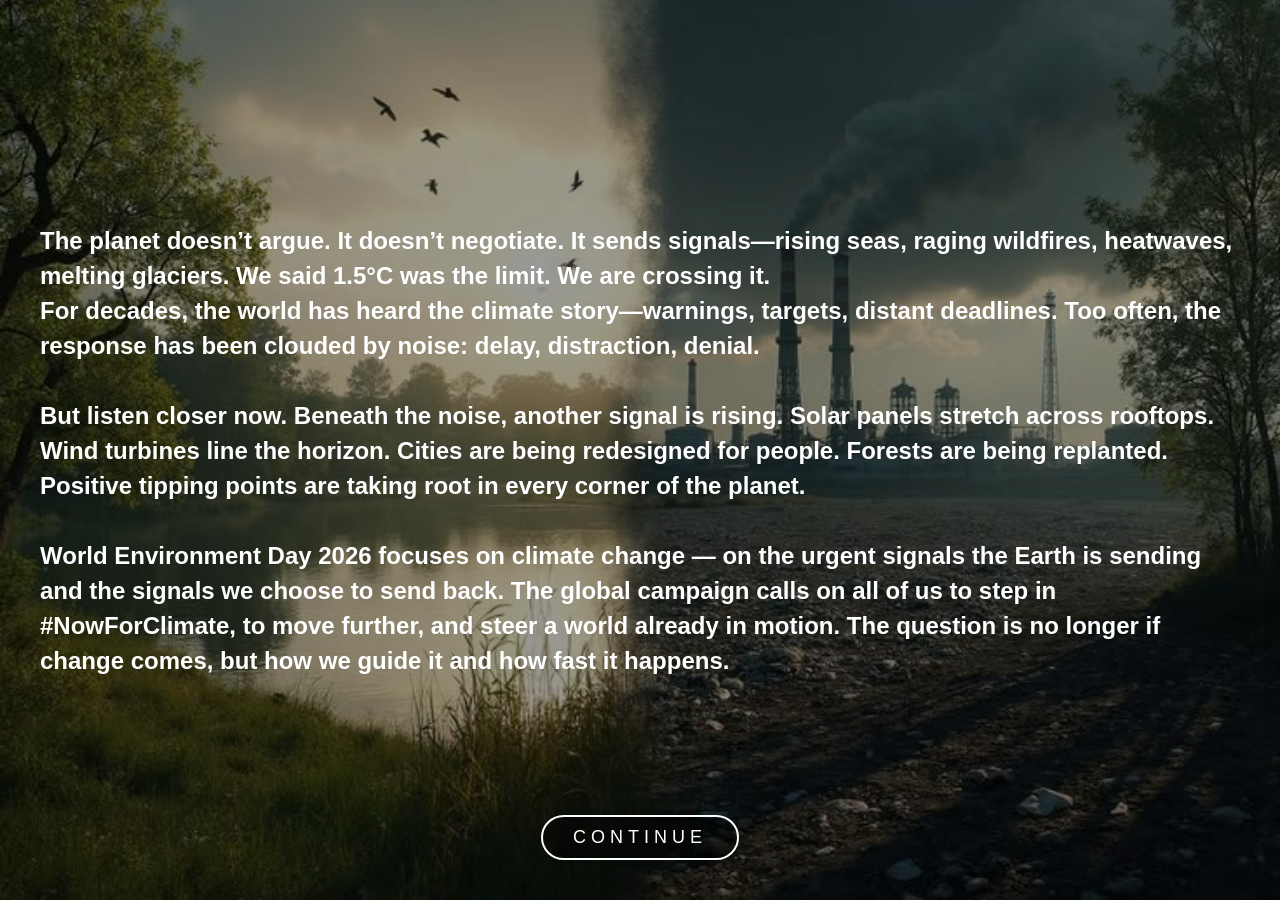
==== intropage.html @ d698192e "Commit of my files" ====
<!DOCTYPE html>
<html lang="en">
<head>
    <meta charset="UTF-8">
    <meta name="viewport" content="width=device-width, initial-scale=1.0">
    <title>Document</title>
    <link rel="stylesheet" href="style.css">
    <link rel="preconnect" href="https://fonts.googleapis.com">
<link rel="preconnect" href="https://fonts.gstatic.com" crossorigin>
<link href="https://fonts.googleapis.com/css2?family=Bebas+Neue&family=Dancing+Script:wght@400..700&display=swap" rel="stylesheet">
</head>
<body>
    <div class="intropage">
    <h2 style="line-height: 35px;">
    The planet doesn’t argue. It doesn’t negotiate. It sends signals—rising seas, raging wildfires, heatwaves, melting glaciers. 
    We said 1.5°C was the limit. We are crossing it.
    <br>
    For decades, the world has heard the climate story—warnings, targets, distant deadlines. Too often, the response has been 
    clouded by noise: delay, distraction, denial.
    <br>
    <br>
    But listen closer now. Beneath the noise, another signal is rising. Solar panels stretch across rooftops. Wind turbines line 
    the horizon. Cities are being redesigned for people. Forests are being replanted. Positive tipping points are taking root in 
    every corner of the planet.
    <br>
    <br>
    World Environment Day 2026 focuses on climate change — on the urgent signals the Earth is sending and the signals we choose 
    to send back. The global campaign calls on all of us to step in #NowForClimate, to move further, and steer a world already 
    in motion. The question is no longer if change comes, but how we guide it and how fast it happens.
    </h2>
     <button style="
          position: absolute;
          bottom: 40px;
          left: 50%;
          transform: translateX(-50%);
          background: rgba(0, 0, 0, 0.4);
        ">
        <a href="options.html">CONTINUE</a>
        </button>
    </div>
</body>
---- style.css ----
*{
   margin: 0;
   padding: 0;
   font-family: 'Poppins', sans-serif;
   box-sizing: border-box;
}

.container {
    width: 100%;
    height: 100vh;
}

.slides, .pages {
    width: 100%;
    height: 100vh;
    display: flex;
    align-items: center;
    justify-content: center;
    gap: 50px;
    color: black;
    position: relative;
    overflow: hidden;
    padding: 25px;
    text-align: left;
}

.slides img:not(.earth-left):not(.earth-right) {
    position: relative;
    z-index: 1;
    height: 450px;
    object-fit: cover;
    border-radius: 15px;
} 

.slides h2 {
    position: relative;
    z-index: 1;
    color: black;
    font-family: "Dancing Script", cursive;
    font-size: 30px;
    font-weight: weight;
    font-style: normal;
}

.slides h1 {
    position: relative;
    z-index: 1;
    color: black;
    font-family: "Bebas Neue", sans-serif;
    font-optical-sizing: auto;
    font-weight: weight;
    font-style: normal;
    letter-spacing: 10px;
    font-size: 35px;
}

.earth-left,
.earth-right {
    position: absolute;
    width: 280px;
    top: 50%;
    transform: translateY(-50%);
    z-index: 2;
    animation: float 3s ease-in-out infinite;
}

.earth-left {
    left: 40px;
    transform: translateY(-50%) scaleX(-1);
    animation-name: float-left;
}

.earth-right {
    right: 40px;
}

@keyframes float {
    0%, 100% { transform: translateY(-50%); }
    50%       { transform: translateY(calc(-50% - 18px)); }
}

@keyframes float-left {
    0%, 100% { transform: translateY(-50%) scaleX(-1); }
    50%       { transform: translateY(calc(-50% - 18px)) scaleX(-1); }
}

.slide-left {
    justify-content: flex-start;
    padding-left: 8%;
}

#bg-video {
    position: absolute;
    top: 0;
    left: 0;
    width: 100%;
    height: 100%;
    object-fit: cover;
    z-index: 0;
}

.pages {
    position: relative;
    width: 100%;
    height: 100vh;
    overflow: hidden;
    display: flex;
    flex-direction: column;
    align-items: center;
    justify-content: center;
    
}

.pages h1, .pages button {
    position: relative;
    z-index: 1;
    font-family: 'Poppins', sans-serif;
}

.intropage {
    position: relative;
    padding: 40px;
    width: 100%;
    height: 100vh;
    overflow: hidden;
    display: flex;
    flex-direction: column;
    align-items: center;
    justify-content: center;
    background-image: url("climate.jpeg");
    background-size: cover;
    background-position: center;
}

.intropage::before {
    content: '';
    position: absolute;
    top: 0;
    left: 0;
    width: 100%;
    height: 100%;
    background: rgba(0, 0, 0, 0.4);
    z-index: 0;
}

.intropage h2, .intropage button {
    position: relative;
    z-index: 1;
    color: white;
}

button {
    position: absolute;
    bottom: 40px;
    left: 50%;
    transform: translateX(-50%);
    background: transparent;
    border: 2px solid white;
    color: white;
    padding: 10px 30px;
    font-size: 18px;
    letter-spacing: 5px;
    cursor: pointer;
    border-radius: 25px;
}

button a {
    color: white;
    text-decoration: none;
}

button:hover {
    background: rgba(255, 255, 255, 0.2);
    transition: 0.3s;
}

.b {
    position: static !important;
    transform: none !important;
    bottom: auto !important;
    left: auto !important;
    flex-shrink: 0;
}

@media screen and (max-width: 768px) {
    .slides h1 {
        font-size: clamp(16px, 4vw, 28px) !important;
    }

    .slides h2 {
        font-size: clamp(10px, 2.5vw, 18px) !important;
        line-height: 1.4 !important;
    }

    .earth-left,
    .earth-right {
        width: clamp(60px, 12vw, 120px) !important;
    }
}
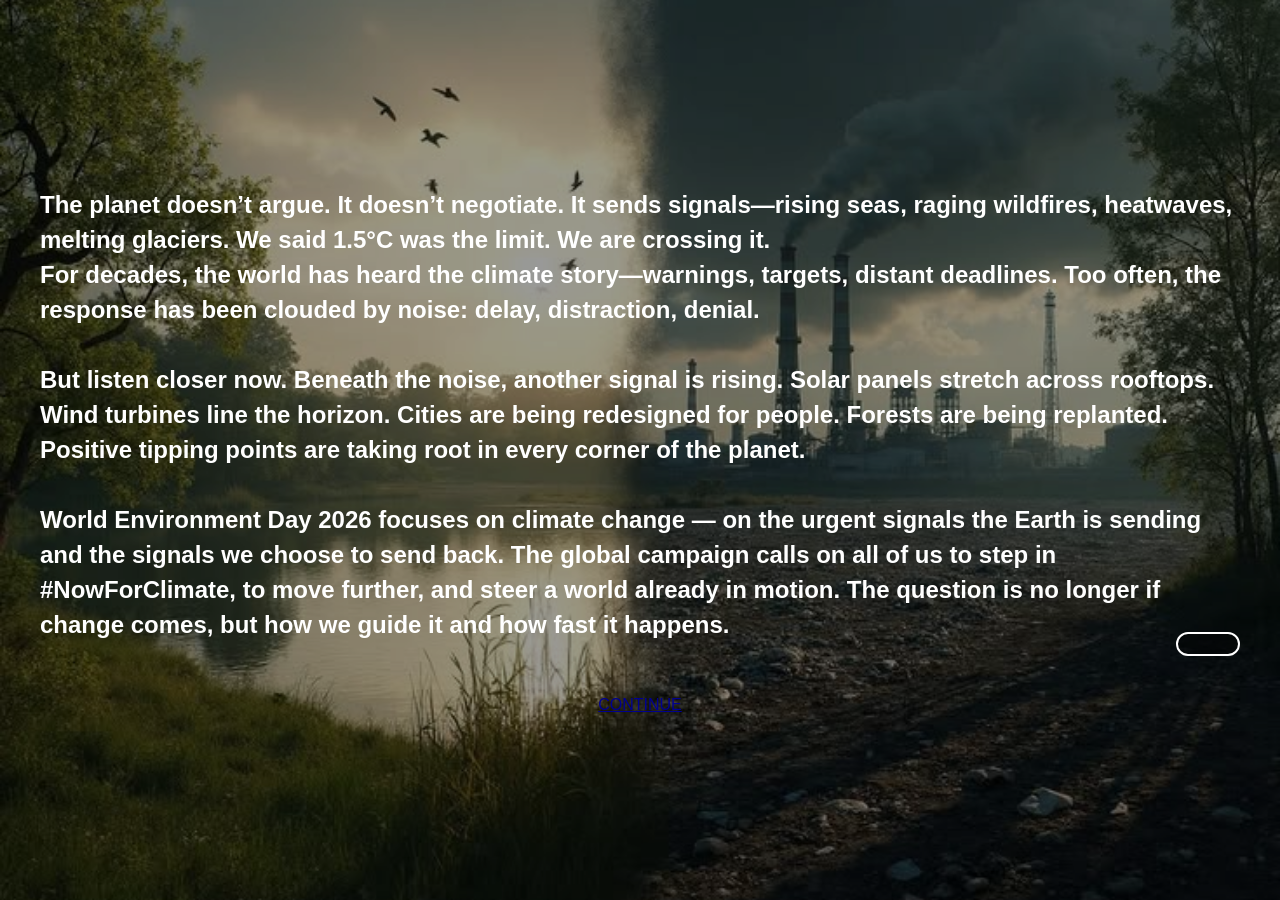
==== commit c05c424b: "save changes" ====
--- a/intropage.html
+++ b/intropage.html
@@ -28,13 +28,7 @@
     to send back. The global campaign calls on all of us to step in #NowForClimate, to move further, and steer a world already 
     in motion. The question is no longer if change comes, but how we guide it and how fast it happens.
     </h2>
-     <button style="
-          position: absolute;
-          bottom: 40px;
-          left: 50%;
-          transform: translateX(-50%);
-          background: rgba(0, 0, 0, 0.4);
-        ">
+     <button style="position: relative; margin-top: 30px; background: rgba(0, 0, 0, 0.4);"></button>
         <a href="options.html">CONTINUE</a>
         </button>
     </div>
--- a/style.css
+++ b/style.css
@@ -183,17 +183,96 @@
 }
 
 @media screen and (max-width: 768px) {
-    .slides h1 {
-        font-size: clamp(16px, 4vw, 28px) !important;
-    }
-
-    .slides h2 {
-        font-size: clamp(10px, 2.5vw, 18px) !important;
-        line-height: 1.4 !important;
-    }
-
-    .earth-left,
-    .earth-right {
-        width: clamp(60px, 12vw, 120px) !important;
-    }
+
+  .slides h1 {
+    font-size: clamp(14px, 3.5vw, 24px) !important;
+    letter-spacing: 2px !important;
+    word-break: break-word;
+  }
+
+  .slides h2 {
+    font-size: clamp(13px, 3vw, 18px) !important;
+    line-height: 1.6 !important;
+    letter-spacing: normal !important;
+  }
+
+  .slides {
+    height: auto !important;
+    min-height: 100vh;
+    padding: 20px !important;
+    flex-direction: column !important;
+  }
+
+  /* Stack the image+title div vertically */
+  .slides > div {
+    flex-direction: column !important;
+    width: 100% !important;
+    align-items: center !important;
+  }
+
+  /* Fix images in ways.html */
+  .slides img:not(.earth-left):not(.earth-right) {
+    width: 60% !important;
+    height: auto !important;
+    max-height: 200px;
+    object-fit: cover;
+    margin: 0 auto;
+  }
+
+  /* Fix floating earth images */
+  .earth-left,
+  .earth-right {
+    width: clamp(50px, 10vw, 100px) !important;
+  }
+
+  /* Fix button overlapping text */
+  button {
+    position: static !important;
+    transform: none !important;
+    bottom: auto !important;
+    left: auto !important;
+    margin-top: 20px !important;
+    width: 80% !important;
+    display: block;
+    margin-left: auto !important;
+    margin-right: auto !important;
+  }
+
+  .b {
+    position: static !important;
+    transform: none !important;
+    bottom: auto !important;
+    left: auto !important;
+    flex-shrink: 0;
+  }
+
+}
+
+@media screen and (max-height: 500px) and (orientation: landscape) {
+  .slides {
+    height: auto !important;
+    min-height: 100vh;
+    flex-direction: row !important;
+    flex-wrap: wrap;
+    padding: 15px !important;
+  }
+
+  .slides > div {
+    width: 45% !important;
+    flex-direction: column !important;
+  }
+
+  .slides h1 {
+    font-size: clamp(12px, 2vw, 18px) !important;
+    letter-spacing: 1px !important;
+  }
+
+  .slides h2 {
+    font-size: clamp(11px, 1.8vw, 16px) !important;
+  }
+
+  .slides img:not(.earth-left):not(.earth-right) {
+    max-height: 150px !important;
+    width: 100% !important;
+  }
 }
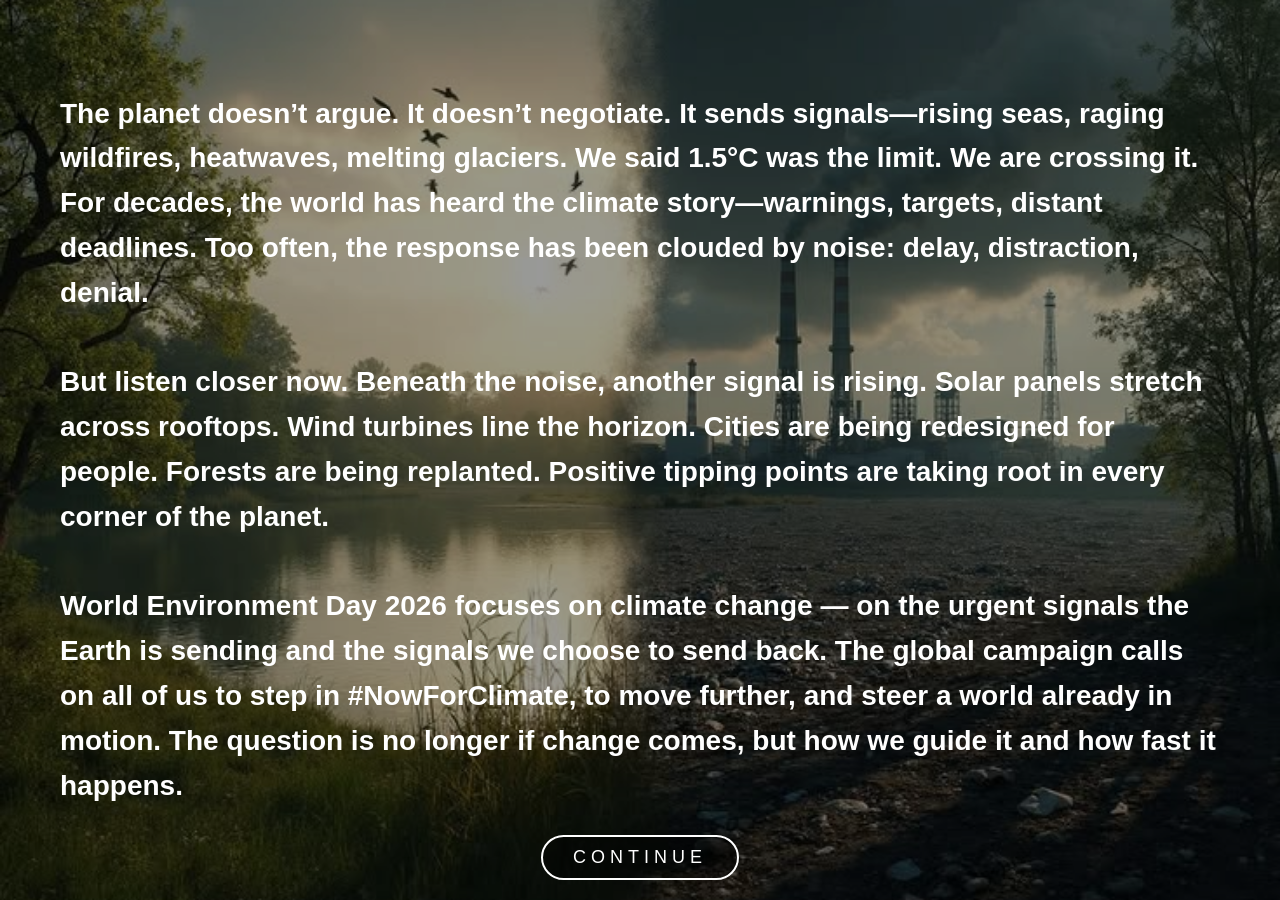
==== commit 767af666: "save changes" ====
--- a/intropage.html
+++ b/intropage.html
@@ -11,7 +11,7 @@
 </head>
 <body>
     <div class="intropage">
-    <h2 style="line-height: 35px;">
+    <h2 style="line-height: 1.6; font-size: clamp(14px, 3.5vw, 28px); padding: 20px; overflow-y: auto;">
     The planet doesn’t argue. It doesn’t negotiate. It sends signals—rising seas, raging wildfires, heatwaves, melting glaciers. 
     We said 1.5°C was the limit. We are crossing it.
     <br>
@@ -28,7 +28,7 @@
     to send back. The global campaign calls on all of us to step in #NowForClimate, to move further, and steer a world already 
     in motion. The question is no longer if change comes, but how we guide it and how fast it happens.
     </h2>
-     <button style="position: relative; margin-top: 30px; background: rgba(0, 0, 0, 0.4);"></button>
+    <button style="position: absolute; bottom: 20px; left: 50%; transform: translateX(-50%); background: rgba(0,0,0,0.4); z-index: 10;">
         <a href="options.html">CONTINUE</a>
         </button>
     </div>
--- a/style.css
+++ b/style.css
@@ -246,6 +246,19 @@
     flex-shrink: 0;
   }
 
+  .intropage {
+  overflow-y: scroll !important;
+  height: auto !important;
+  min-height: 100vh;
+  padding-bottom: 80px !important;
+}
+
+.intropage h2 {
+  font-size: clamp(13px, 3vw, 22px) !important;
+  line-height: 1.6 !important;
+  padding: 15px !important;
+}
+
 }
 
 @media screen and (max-height: 500px) and (orientation: landscape) {
